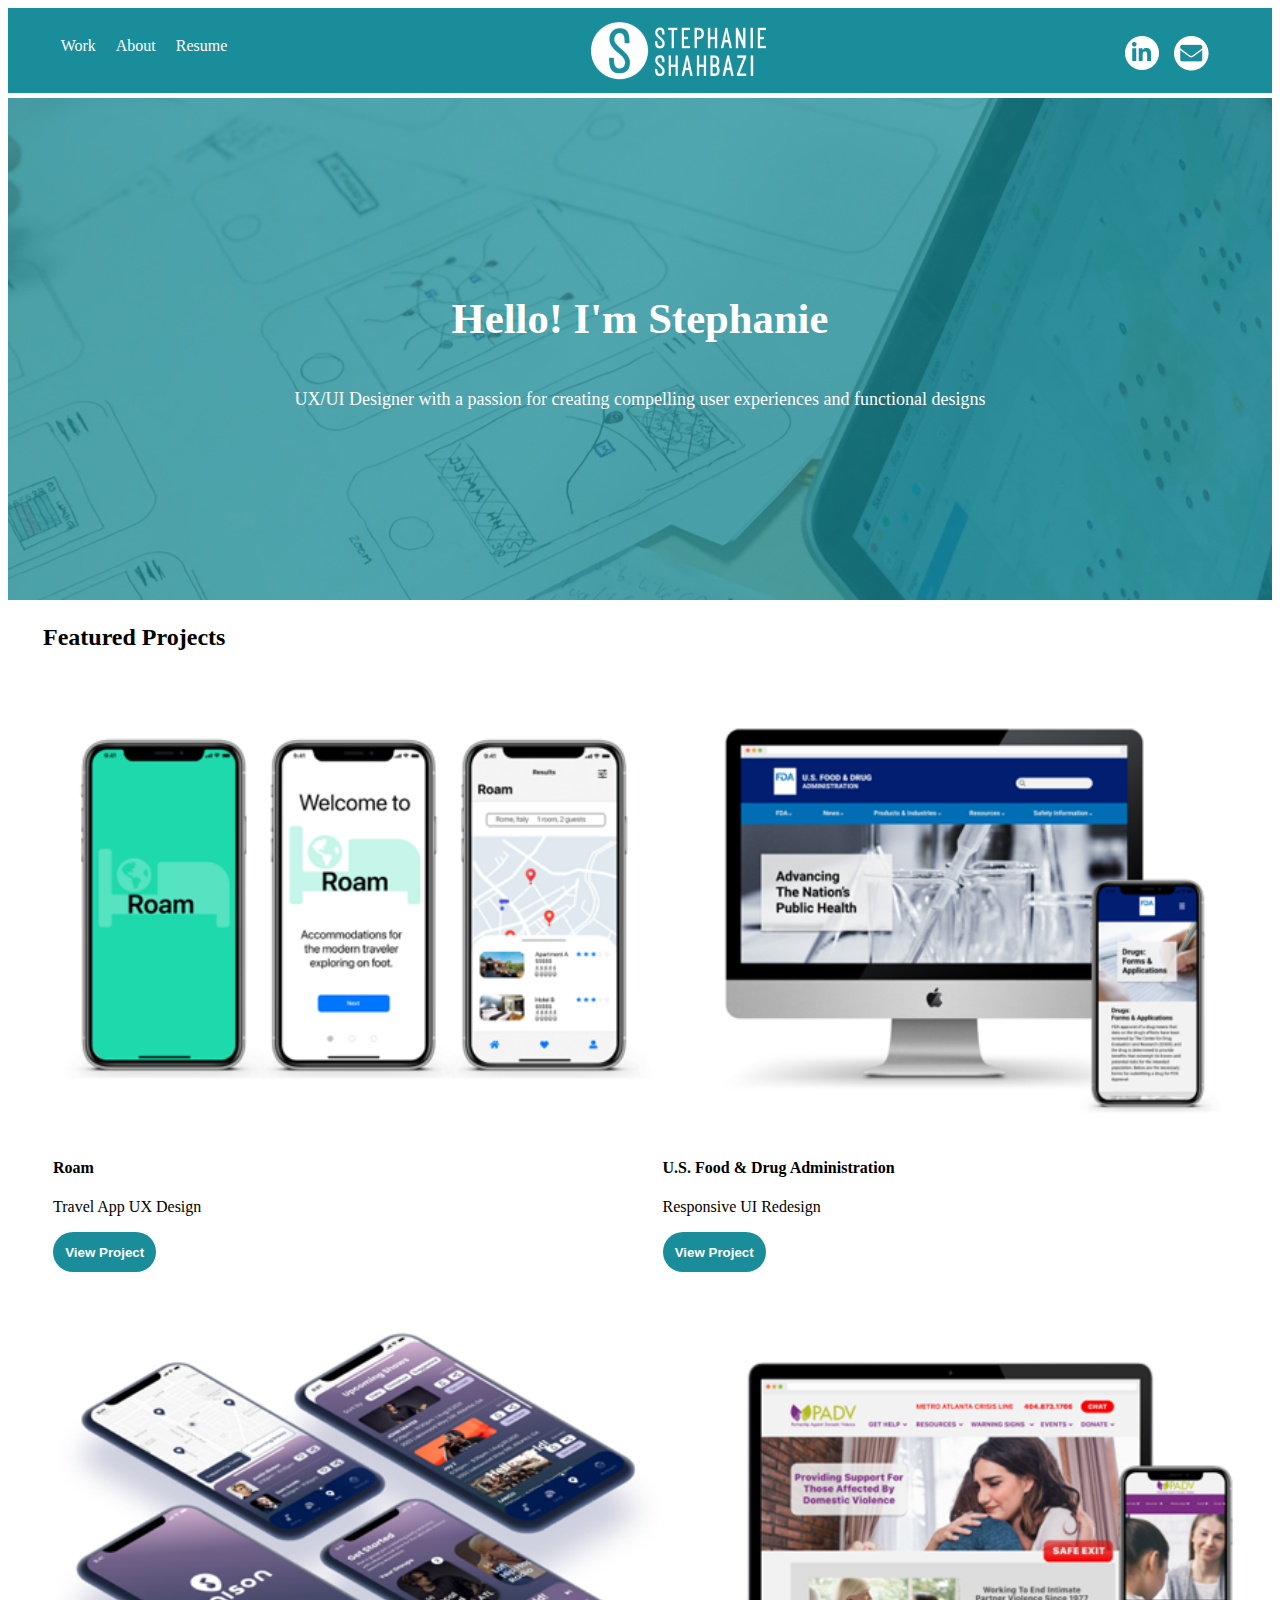
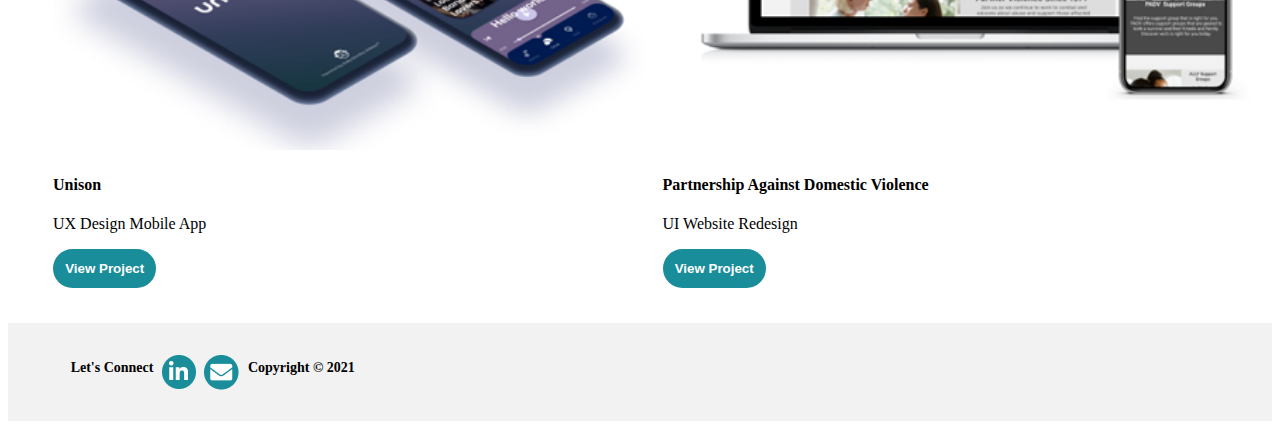
==== index.html @ e2c6c16b "dropdown responsive menu" ====
<!DOCTYPE html>
<html>
    <head>
        <title>Stephanies_Portfolio</title>
        <link rel="stylesheet" type="text/css" href="css/style.css">
        <link rel="stylesheet" href="https://cdnjs.cloudflare.com/ajax/libs/font-awesome/4.7.0/css/font-awesome.min.css">
        <script src="https://code.jquery.com/jquery-3.4.1.js"></script>
        <script src="js/index.js"></script>
        <meta name="viewport" content="width=device-width, initial-scale=1"> 
    </head>
    <body>
        <header>
            <div class="navigation">
                <nav class="FlexNav">
                    <ul class="navheadlines">
                        <li class="inline-block-header-work">
                            <a href="index.html">Work</a>
                        </li>
                        <li class="inline-block-header-about">
                           <a href="indexAbout.html">About</a>
                        </li>
                        <li class="inline-block-header-resume">
                            <a href="resources/Resume_StephanieShahbazi.pdf">Resume</a>
                        </li>
                    </ul>
                    <div class="logo"> 
                        <img src="images/PortfolioLogo_white_color S 1.png">                                
                    </div>
                    <div class="socialheader">
                        <a href="https://www.linkedin.com/in/stephanieshahbazi/"><img src="images/LinkedIn_whitecircle.png" class="LinkedInwhite"></a>
                        <a href="mailto:stephanie.shahbazi@gmail.com"><img src="images/envelope_whitecircle.png" class="envelopewhite"></a>
                    </div>
                </nav>
            </div>
        </header>

        <!-- Top menu on small screens -->
        <header class="smallscreenheader">
            <!-- "Hamburger menu" / "Bar icon" to toggle the navigation links -->
            <div class="dropdown">
                <div class="menu" onclick="myFunction()"><i class="fa fa-bars" style="color:white;"></i>
                </div> 
                <div class="dropdowncontent" id="myDropdown">
                    <a href="index.html">Work</a>
                    <a href="indexAbout.html">About</a>
                    <a href="mailto:stephanie.shahbazi@gmail.com">Contact</a>
                </div>
            </div>
         
            <div class="logo"> 
                <img src="images/PortfolioLogo_white_color S 1.png">                                
            </div>

            <div class="socialheader">
                <a href="https://www.linkedin.com/in/stephanieshahbazi/"><img src="images/LinkedIn_whitecircle.png" class="LinkedInwhite"></a>
                <a href="mailto:stephanie.shahbazi@gmail.com"><img src="images/envelope_whitecircle.png" class="envelopewhite"></a>
            </div>
        </header>

        <!-- Main Hero section -->
        <section class="heroSection">
            <div class="heroFlexContainer">
                <div class="heroImage">
                    <img src="images/heroImage.png" alt="heroImage">
                </div>
                <div class="heroDescription">
                    <h1>Hello! I'm Stephanie</h1>
                    <p class="heroline">UX/UI Designer with a passion for creating compelling user experiences and functional designs</p>
                </div> 
            </div>
        </section>

        <!-- My Work Section -->
        <section class="myWork">
            <h3 class="Projects">Featured Projects</h3>
            <div class="workGrid">
                <div class="proj1"> 
                    <img src="images/Placeholder Alt..png" class="Roam">
                    <h4>Roam</h4>
                    <p>Travel App UX Design</p>
                    <button class="projectbutton">View Project</button>
                </div>
                    
                <div class="proj2"> 
                    <img src="images/Placeholder Alt.2.png" class="FDA">
                    <h4>U.S. Food & Drug Administration</h4>
                    <p>Responsive UI Redesign</p>
                    <button class="projectbutton">View Project</button>
                </div>
                    
                <div class="proj3"> 
                    <img src="images/Placeholder Alt.3.png" class="Unison">
                    <h4>Unison</h4>
                    <p>UX Design Mobile App</p>
                    <button class="projectbutton">View Project</button>
                </div>
                    
                <div class="proj4"> 
                    <img src="images/Placeholder Alt.4.png" class="PADV">
                    <h4>Partnership Against Domestic Violence</h4>
                    <p>UI Website Redesign</p>
                    <button class="projectbutton">View Project</button>
                </div>
            </div>
        </section>

        <footer>
            <div class="inline-block-footer">
                <ul>
                    <li class="inline-block-footer">Let's Connect </li>
                    <a href="https://www.linkedin.com/in/stephanieshahbazi/"><img src="images/LinkedIn_colorcircle.png" class="socialfooter"></a>
                    <a href="mailto:stephanie.shahbazi@gmail.com"><img src="images/envelope_colorcircle.png" class="socialfooter"></a>
                    <li class="copyright">Copyright © 2021</li>
                </ul>
            </div>
        </footer>
    </body>
</html>
---- css/style.css ----
html {
    font-family:'SF Pro Display';
}

.navigation {
    width: 98%;
    height: 60px;
    padding:1%;
    background-color:#198D9A;
    color: white;
}

.FlexNav{
    display: flex;
    flex-direction: row;
    justify-content: space-between;
    padding: 0;
    margin: 0;
}

.navheadlines {
    display: flex;
    list-style-type: none;
    vertical-align: middle;
}

li {
    padding-right: 20px;

}

.logo {
    display: flex;
    align-items: center;
    justify-content: center;
    position: relative;
    height: 60px;
}

.socialheader {
    display: flex;
    padding: 15px;
    margin-right: 35px;
    justify-content: space-evenly;
}

.LinkedInwhite {
    padding-right: 15px;
}

a {
    text-decoration: none;
    color: white;
}

a:hover {
    font-weight: 700;
}

#dropdown a {
    display: none;
}

.smallscreenheader {
    display: none;
}

.hamburgermenu {
    display: none;
}    

.heroImage {
    display: flex;
    flex-direction: column;
    padding-top: 5px;
    background-position: center;
    background-repeat: no-repeat;
    background-size: cover;
}

.heroFlexContainer {
    position:relative;
}

.heroDescription {
    display:flex;
    flex-direction: column;
    position: absolute;
    color: white;
    align-items: center;
    justify-content: center;
    width: 100%;
    height: 100%;
    top:0;
    left: 0px;
}

.heroline {
    font-size: 18px;
    text-align: center;
}

.AboutFlexContainer {
    display: flex;
    flex-direction: row;
}

.headshot {
    padding: 5%;
    margin-left: 25px;
    size: 50%;
}

.AboutDescription {
    margin-right: 45px;
}

footer {
    background-color: #F2F2F2;
    width: 98%;
    padding:1%;
}

.inline-block-footer {
    display:inline-block;
    font-weight: bold;
    font-size: 14px;
    padding: 5px;
    justify-content: space-between;
    vertical-align: middle;
    }

.socialfooter {
    vertical-align: top;
    padding-right: 5px;
}

.copyright {
    display: inline-block;
    vertical-align: middle;
    padding: 0;
}

button {
    color: white;
    font-weight: bold;
    font-size: 12pt;
    background-color: #198D9A;
    border: none;
    padding: 15px;
    border-radius: 50px;
    margin: 10px;
    transition: 0.3s;
}

button:hover {
    background: #23B7C8;
}

.skillssection {
    background: 600px;
    background-color:#DBDBDB;
}

.skillsflexcontainer {
    display:flex;
}

.skills1-2 {
    display:flex;
    flex-direction: column;
    width: 100%;
    margin-left: 100px;  
    padding:0;  
}

.skills3-4 {
    display:flex;
    flex-direction: column;
    width: 100%;
    margin-left: 100px;
}

h1 {
    font-size: 32pt;
}

.learnmore {
    font-weight: bold;
    font-size: 14px;
}

.email {
    color: black;
    font-size: 14px;
    text-decoration: underline;
}

.mySkillsheader {
    font-size: 16pt;
    padding-top: 20px;
    margin-left: 100px;
}

.myWork {
    padding-bottom: 35px;
}

.workGrid {
    display: grid;
    grid-template-columns: 50 50;
    grid-template-rows: 50 50;
    grid-template-areas: 
    "proj1 proj2"
    "proj3 proj4";
    margin-left: 45px;
}

.proj1 {
    grid-area: "proj1";
}

.proj2 {
    grid-area: "proj2";
}

.proj3 {
    grid-area: "proj3";
}

.proj4 {
    grid-area: "proj4";
}

.projectbutton {
    padding: 2%;
    font-size: 10pt;
    margin: 0;
}

.Projects {
    margin-left: 35px;
    font-size: 24px;
}

.Roam {
    width: 100%;
}

.FDA {
    width: 100%;
}

.Unison {
    width: 100%;
    padding-top: 20px;
}

.PADV {
    width: 100%;
    padding-top: 20px;
}


@media (max-width: 768px){
        .AboutFlexContainer {
        flex-wrap: wrap;
    }
    
    .AboutDescription {
        margin-left: 45px;
        flex-wrap: wrap;
    }

    .headshot {
        margin: auto;
    }

    .heroline {
        width: 95%;
    }
}

@media (max-width: 600px){
    .smallscreenheader {
        display: flex;
        flex-direction: row;
        width: 98%;
        height: 60px;
        padding:1%;
        background-color:#198D9A;
        color: white;
        justify-content: space-evenly;

    }

    .dropdown .menu{
        padding: 20px;
        position:relative;
        display: inline-block;
        cursor: pointer;
        outline: none;
        border: none; 
    }

    .dropdowncontent {
        display: none;
        position: absolute;
        background-color: white;
        min-width: 160px;
        margin: 0;
        box-shadow: 0px 8px 16px 0px rgba(0,0,0,0.2);
        z-index: 1;
    }

    .dropdowncontent a {
        color: #198D9A;
        padding: 12px 16px;
        text-decoration: none;
        display: block;
    }

    .dropdowncontent a:hover {
        background-color: #198D9A;
        color: white;
    }

    .show {
        display: block;
    }

    .socialheader {
        margin-right: 10px;
    }
    
    .workGrid {
        grid-template-columns: 100;
        grid-template-rows: 100;
        grid-template-areas: 
        "proj1"
        "proj2"
        "proj3"
        "proj4";
    }

    .AboutFlexContainer {
        flex-wrap: wrap;
    }

    .skillsflexcontainer {
        flex-wrap: wrap;
    }
        
    .AboutDescription {
        margin-left: 45px;
        flex-wrap: wrap;
    }

    .headshot {
        margin: auto;
    }

    .navheadlines {
        display: none;
    }

    .navigation {
        display: none;
    }
}

@media (max-width: 375px){
    .smallscreenheader {
        display: flex;
        flex-direction: row;
        width: 98%;
        height: 60px;
        padding:1%;
        background-color:#198D9A;
        color: white;
        justify-content: space-evenly;
    }

    .dropdown .menu{
        padding: 20px;
        position:relative;
        display: inline-block;
        cursor: pointer;
        outline: none;
        border: none; 
    }

    .dropdowncontent {
        display: none;
        position: absolute;
        background-color: white;
        min-width: 160px;
        margin: 0;
        box-shadow: 0px 8px 16px 0px rgba(0,0,0,0.2);
        z-index: 1;
    }

    .dropdowncontent a {
        color: #198D9A;
        padding: 12px 16px;
        text-decoration: none;
        display: block;
    }

    .dropdowncontent a:hover {
        background-color: #198D9A;
        color: white;
    }

    .show {
        display: block;
    }

    .headshot {
        margin: auto;
    }

    .skills1-2 {
        margin-left: 25px;
    }

    .skills3-4 {
        margin-left: 25px;
    }

    .navheadlines {
        display: none;
    }

    .socialheader {
        display: none;
    }

    .heroDescription h1 {
        font-size: 28px;
    }

    .heroline {
        font-size: 14px;
    }

    .inline-block-footer {
        width: 98%;
        padding: 1%;
    }

}
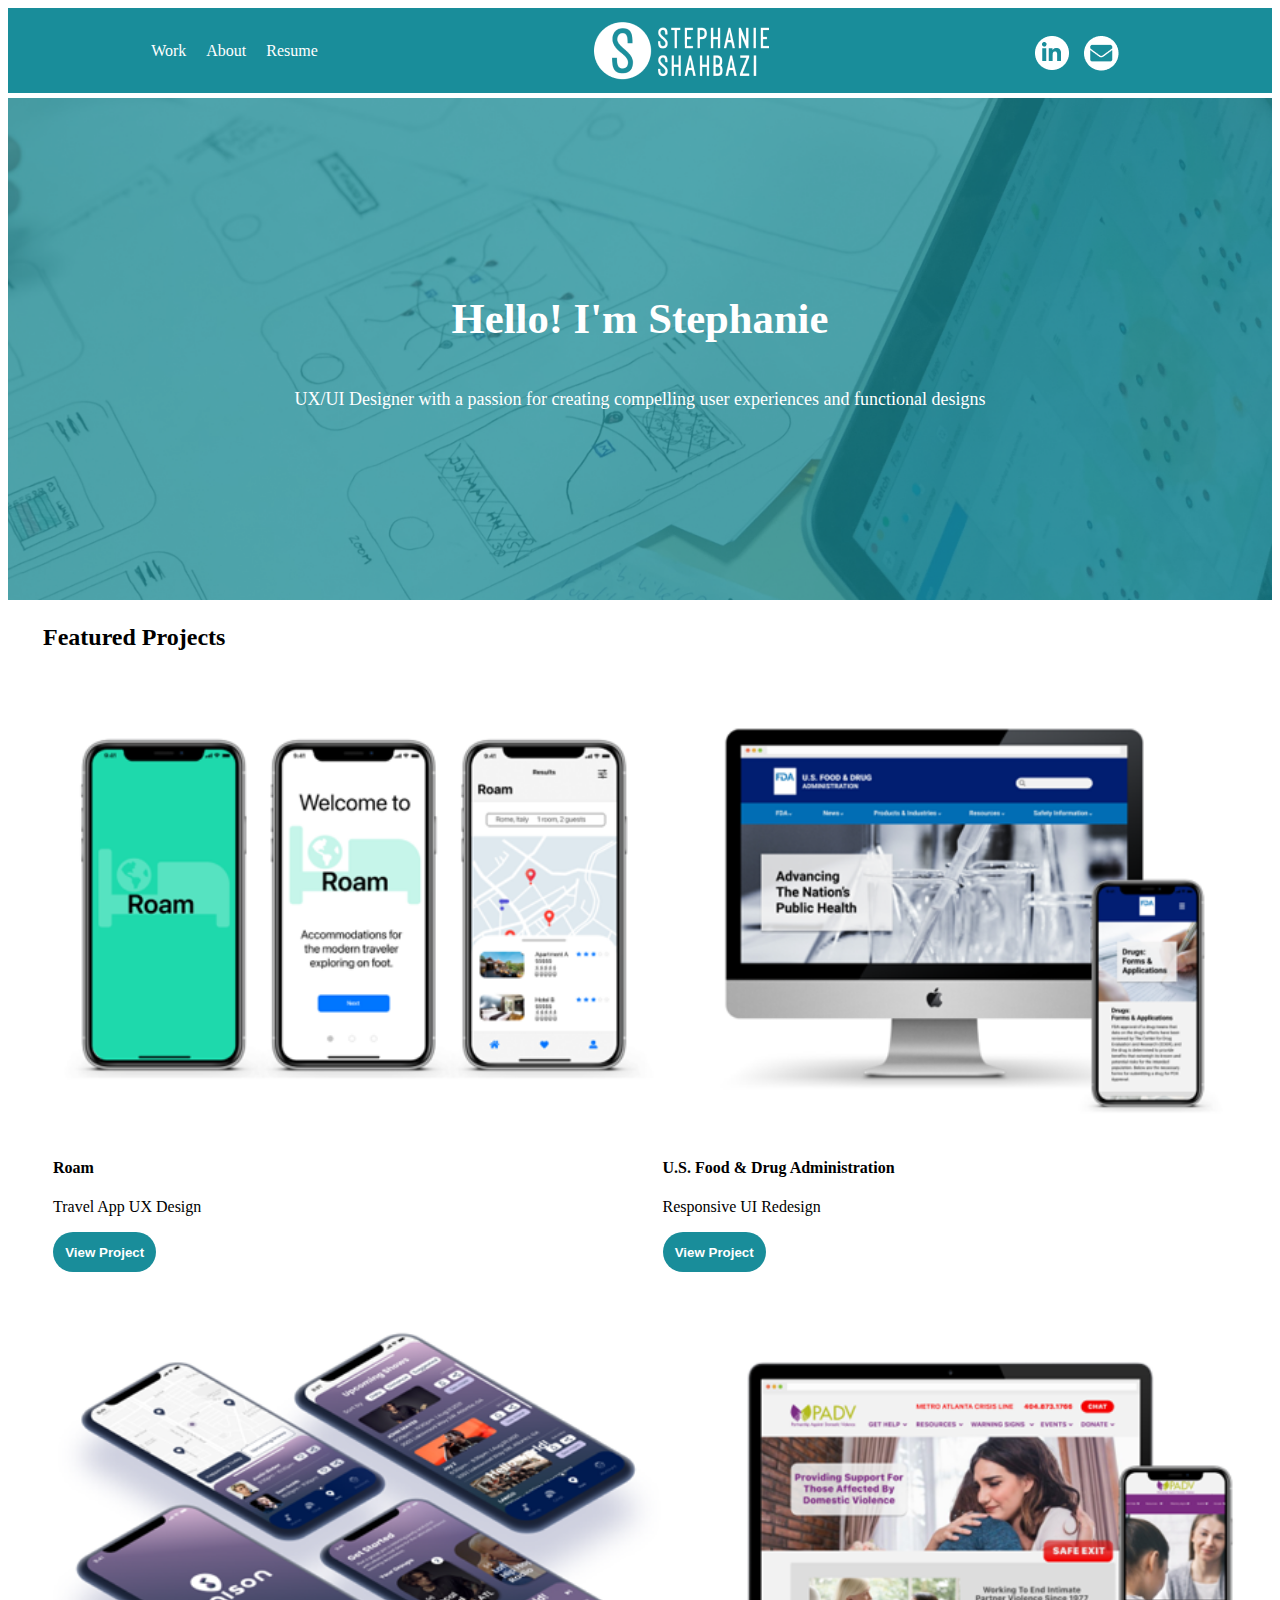
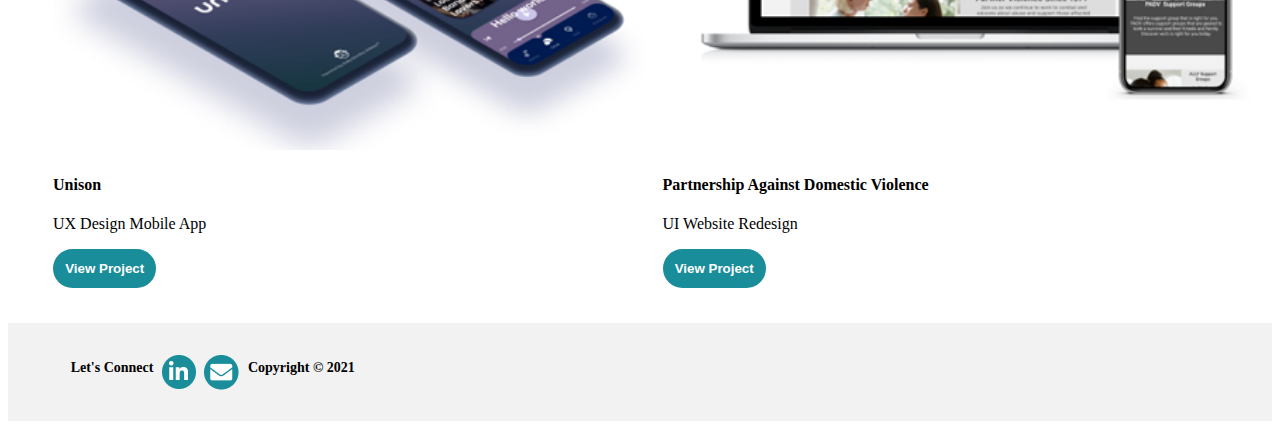
==== commit 682c4c2a: "add case study" ====
--- a/index.html
+++ b/index.html
@@ -17,7 +17,7 @@
                             <a href="index.html">Work</a>
                         </li>
                         <li class="inline-block-header-about">
-                           <a href="indexAbout.html">About</a>
+                           <a href="About.html">About</a>
                         </li>
                         <li class="inline-block-header-resume">
                             <a href="resources/Resume_StephanieShahbazi.pdf">Resume</a>
@@ -42,7 +42,7 @@
                 </div> 
                 <div class="dropdowncontent" id="myDropdown">
                     <a href="index.html">Work</a>
-                    <a href="indexAbout.html">About</a>
+                    <a href="About.html">About</a>
                     <a href="mailto:stephanie.shahbazi@gmail.com">Contact</a>
                 </div>
             </div>
@@ -78,7 +78,7 @@
                     <img src="images/Placeholder Alt..png" class="Roam">
                     <h4>Roam</h4>
                     <p>Travel App UX Design</p>
-                    <button class="projectbutton">View Project</button>
+                    <button class="projectbutton"><a href="casestudy.html"></a>View Project</button>
                 </div>
                     
                 <div class="proj2"> 
--- a/css/style.css
+++ b/css/style.css
@@ -13,7 +13,7 @@
 .FlexNav{
     display: flex;
     flex-direction: row;
-    justify-content: space-between;
+    justify-content: space-around;
     padding: 0;
     margin: 0;
 }
@@ -22,11 +22,11 @@
     display: flex;
     list-style-type: none;
     vertical-align: middle;
+    padding: 5px;
 }
 
 li {
     padding-right: 20px;
-
 }
 
 .logo {
@@ -40,8 +40,6 @@
 .socialheader {
     display: flex;
     padding: 15px;
-    margin-right: 35px;
-    justify-content: space-evenly;
 }
 
 .LinkedInwhite {
@@ -57,17 +55,13 @@
     font-weight: 700;
 }
 
-#dropdown a {
+.dropdown a {
     display: none;
 }
 
 .smallscreenheader {
     display: none;
 }
-
-.hamburgermenu {
-    display: none;
-}    
 
 .heroImage {
     display: flex;
@@ -243,6 +237,22 @@
     font-size: 24px;
 }
 
+.proj1:hover {
+    opacity: 75%;
+}
+
+.proj2:hover {
+    opacity: 75%;
+}
+
+.proj3:hover {
+    opacity: 75%;
+}
+
+.proj4:hover {
+    opacity: 75%;
+}
+
 .Roam {
     width: 100%;
 }
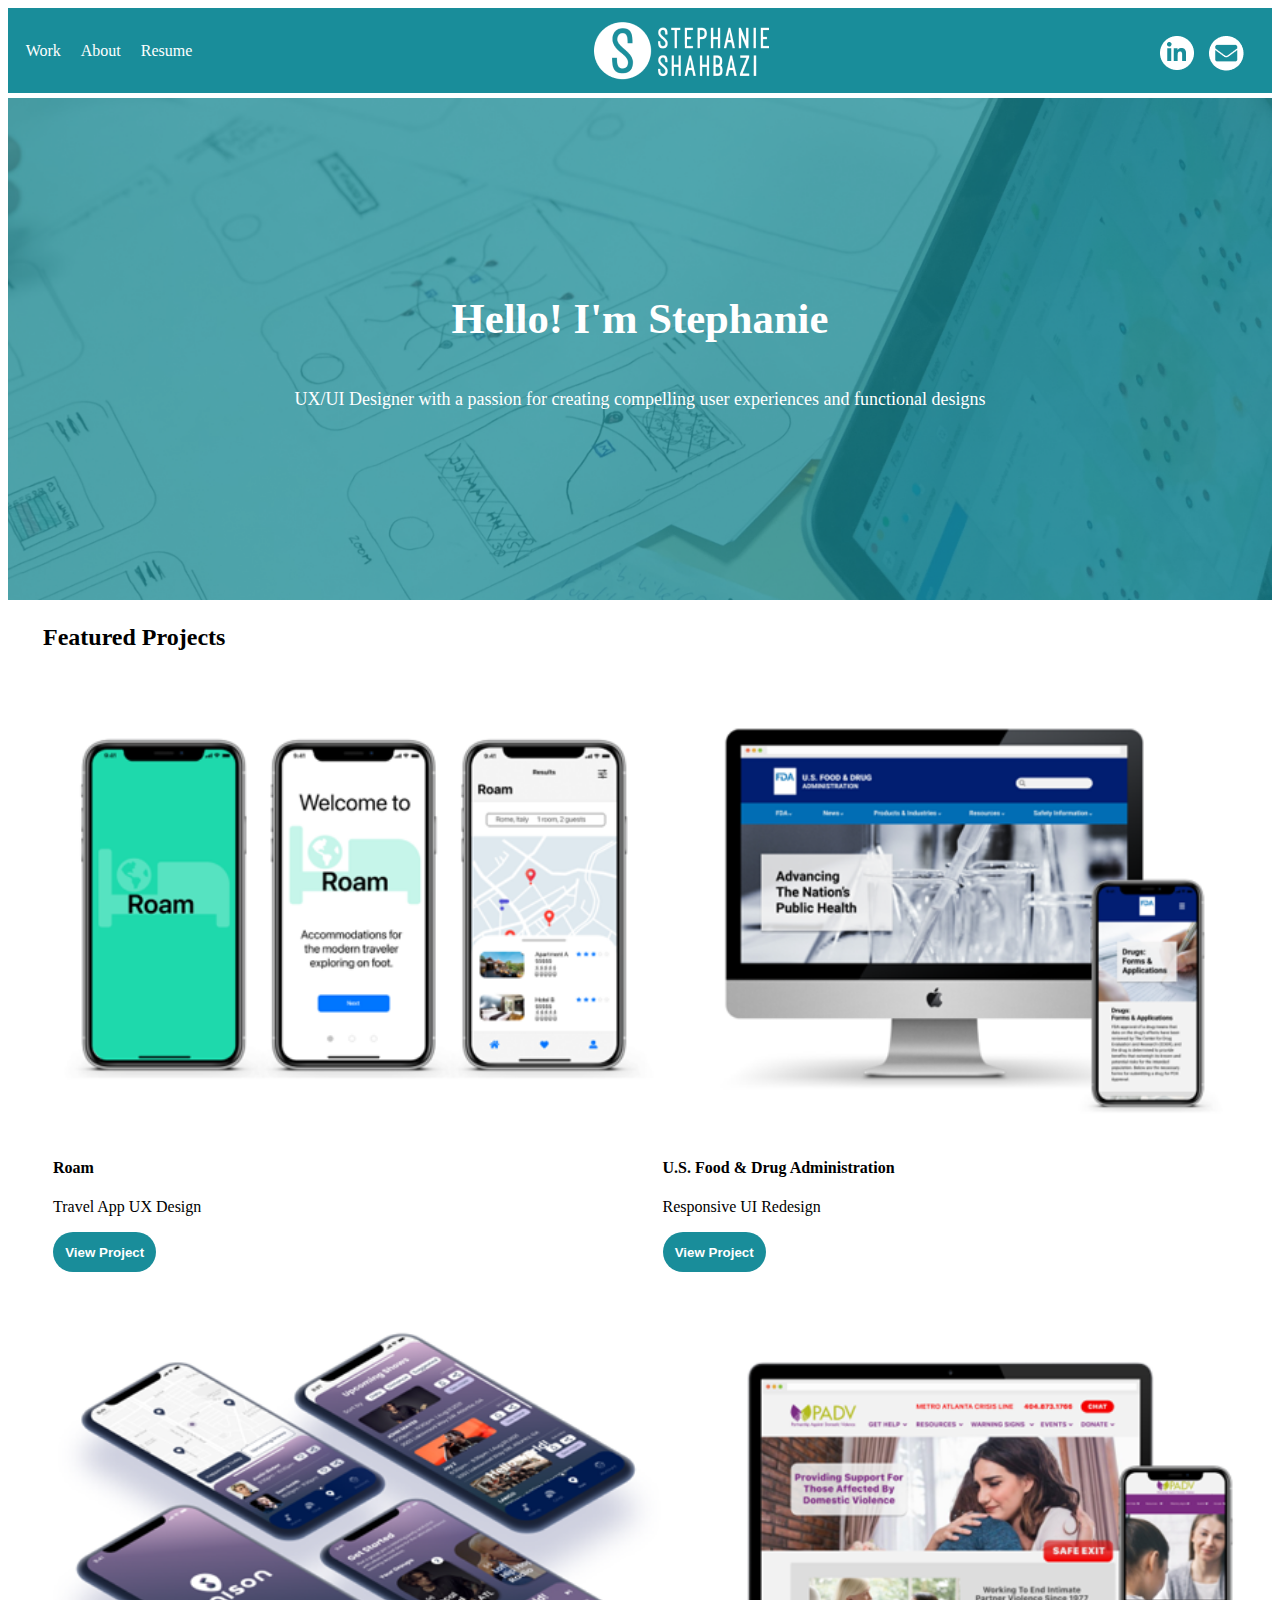
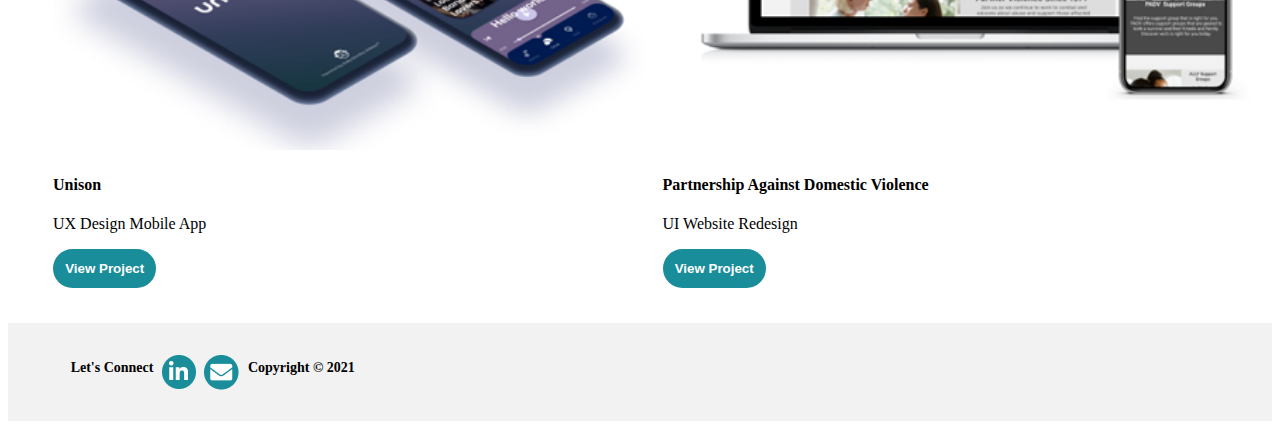
==== commit e5a7a601: "updated with hw20" ====
--- a/index.html
+++ b/index.html
@@ -64,7 +64,7 @@
                     <img src="images/heroImage.png" alt="heroImage">
                 </div>
                 <div class="heroDescription">
-                    <h1>Hello! I'm Stephanie</h1>
+                    <h1 class="heroHeadline">Hello! I'm Stephanie</h1>
                     <p class="heroline">UX/UI Designer with a passion for creating compelling user experiences and functional designs</p>
                 </div> 
             </div>
@@ -78,7 +78,9 @@
                     <img src="images/Placeholder Alt..png" class="Roam">
                     <h4>Roam</h4>
                     <p>Travel App UX Design</p>
-                    <button class="projectbutton"><a href="casestudy.html"></a>View Project</button>
+                    <button onclick="location.href='casestudy.html'" type="button" class="projectbutton">
+                        View Project
+                    </button>                
                 </div>
                     
                 <div class="proj2"> 
--- a/css/style.css
+++ b/css/style.css
@@ -13,7 +13,7 @@
 .FlexNav{
     display: flex;
     flex-direction: row;
-    justify-content: space-around;
+    justify-content: space-between;
     padding: 0;
     margin: 0;
 }
@@ -175,7 +175,7 @@
     margin-left: 100px;
 }
 
-h1 {
+.heroHeadline {
     font-size: 32pt;
 }
 
@@ -271,9 +271,53 @@
     padding-top: 20px;
 }
 
+/* homework20 css */
+
+.bg-dark {
+    background-color: #198D9A!important;
+}
+
+.jumbotron {
+    background-color: white;
+    padding: 5px!important;
+}
+
+.jumbotronText{
+    text-align: center!important;
+    margin: auto;
+}
+
+.display-4 {
+    font-weight: bolder!important;
+    font-size: 100px!important;
+}
+
+.lead {
+    font-size: 36px;
+}
+
+.text {
+    font-size: 10pt;
+    font-style: normal;
+}
+
+.container {
+    padding: 35px;
+}
+
+.col-lg-12 {
+    padding:0!important;
+    margin: 0 auto!important;
+}
+
+.top {
+    display:none;
+}
+
+
 
 @media (max-width: 768px){
-        .AboutFlexContainer {
+    .AboutFlexContainer {
         flex-wrap: wrap;
     }
     
@@ -289,6 +333,22 @@
     .heroline {
         width: 95%;
     }
+
+    /*homework20*/
+
+    .row-image {
+        padding-bottom: 35px!important;
+    }
+
+    .right {
+        display:none;
+     }
+
+     .top {
+         display:inline;
+         padding: 25px;
+     }
+
 }
 
 @media (max-width: 600px){
@@ -459,4 +519,22 @@
         padding: 1%;
     }
 
+/*homework20*/
+    .container {
+        padding:20px;
+    }
+    
+    .row-image {
+        padding-bottom: 35px!important;
+     }
+
+     .right {
+        display:none;
+     }
+
+     .top {
+         display:inline;
+         padding: 25px;
+     }
+
 }